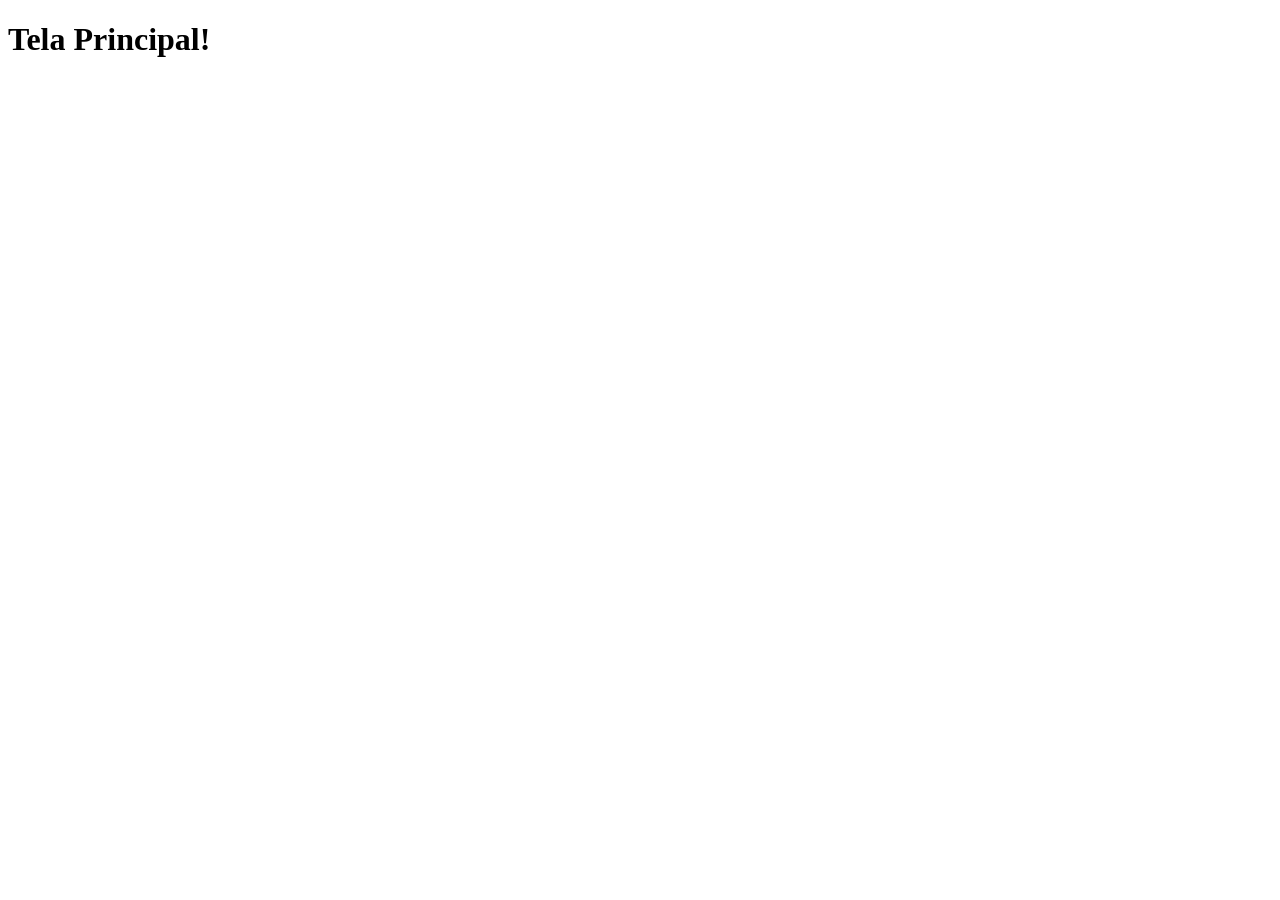
==== frontend/home.html @ 3b2143b8 "feat(auth): adiciona tela de cadastro e login integradas à API" ====
<!DOCTYPE html>
<html lang="en">
<head>
    <meta charset="UTF-8">
    <meta name="viewport" content="width=device-width, initial-scale=1.0">
    <title>Document</title>
</head>
<body>
    <h1>Tela Principal!</h1>
</body>
</html>
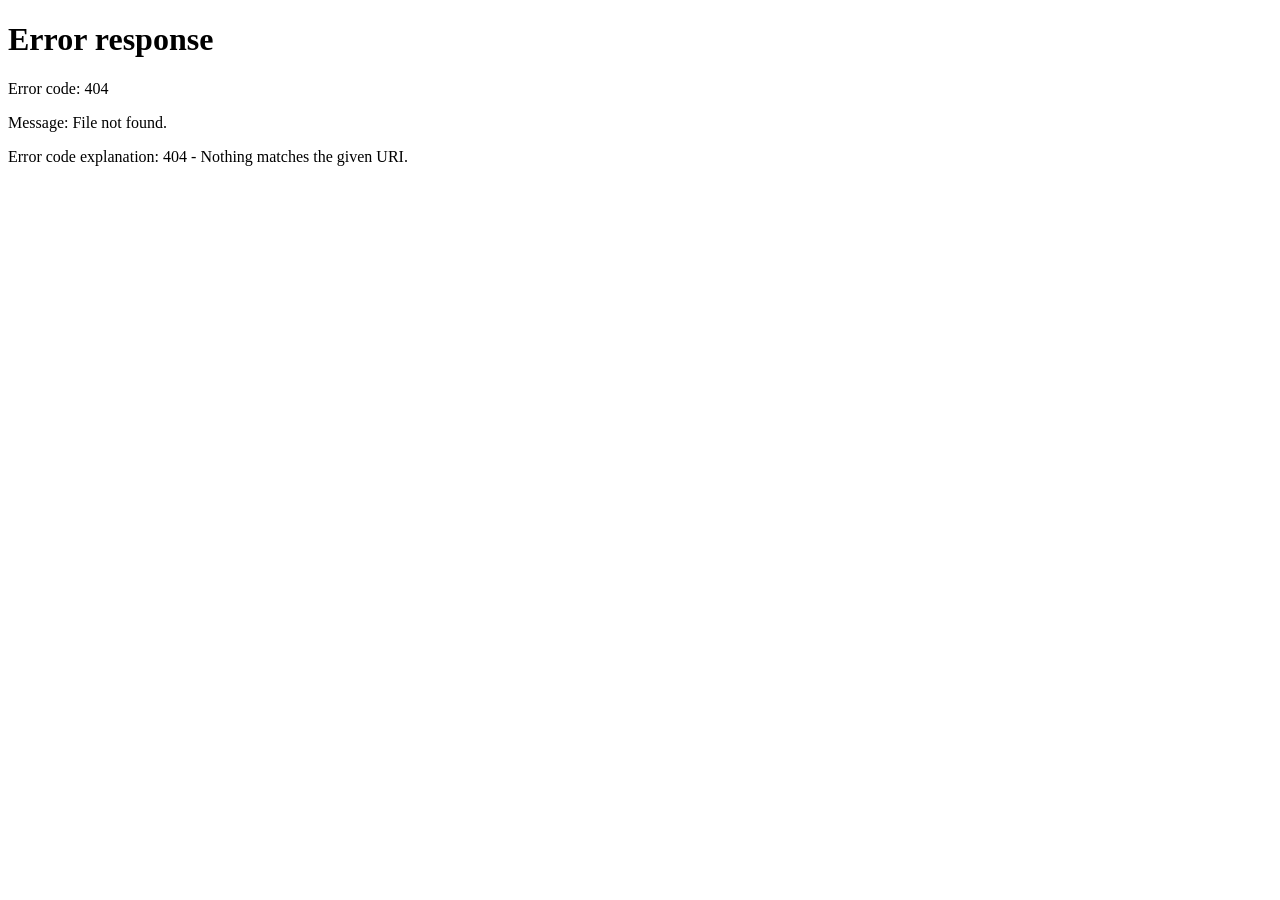
==== commit 95588466: "feat: cria tela principal pos-login" ====
--- a/frontend/home.html
+++ b/frontend/home.html
@@ -1,11 +1,50 @@
 <!DOCTYPE html>
-<html lang="en">
+<html lang="pt-BR">
 <head>
     <meta charset="UTF-8">
     <meta name="viewport" content="width=device-width, initial-scale=1.0">
-    <title>Document</title>
+    <link rel="stylesheet" href="styles.css">
+    <title>Início</title>
 </head>
 <body>
-    <h1>Tela Principal!</h1>
+
+    <div class="container">
+        <main class="home glass">
+
+            <div class="home-topo">
+                <div>
+                    <h1>Ciclo Circadiano</h1>
+                    <p class="home-subtitulo">
+                        Entenda melhor seus hábitos de sono e rotina.
+                    </p>
+                </div>
+
+                <button id="btn-sair" class="btn-sair">
+                    Sair
+                </button>
+            </div>
+
+            <section class="home-conteudo">
+                <h2>Como está o seu ritmo diário?</h2>
+
+                <p>
+                    Responda uma avaliação rápida sobre regularidade do sono,
+                    qualidade do descanso, exposição à luz e uso de estimulantes.
+                </p>
+
+                <p class="home-info">
+                    São 10 perguntas e, ao final, você receberá uma classificação
+                    e orientações baseadas nas suas respostas.
+                </p>
+
+                <button id="btn-avaliacao" class="btn">
+                    Iniciar avaliação
+                </button>
+            </section>
+
+        </main>
+    </div>
+
+    <script src="home.js"></script>
 </body>
 </html>
--- a/frontend/styles.css
+++ b/frontend/styles.css
@@ -0,0 +1,175 @@
+* {
+    margin: 0;
+    padding: 0;
+    box-sizing: border-box;
+}
+
+body{
+    font-family: "Montserrat", sans-serif;
+    color: #E8EAE6;
+    background: #050306;
+}
+
+html, body{
+    height: 100%;
+}
+
+.glass {
+    background: linear-gradient(135deg, rgba(255, 255, 255, 0.059), rgba(255, 255, 255, 0));
+    backdrop-filter: blur(10px);
+    -webkit-backdrop-filter: blur(10px);
+    border-radius: 20px;
+    border:1px solid rgba(255, 255, 255, 0.18);
+    box-shadow: 0 8px 32px 0 rgba(0, 0, 0, 0.37);
+}
+
+.container{
+    display: flex;
+    justify-content: center;
+    align-items: center;
+    width: 100%;
+    min-height: 100vh;
+}
+
+.form {
+    width: 650px;
+    height: 450px;
+    padding: 14px;
+    border-radius: 10px;
+    display: flex;
+    flex-direction: column;
+    justify-content: center;
+    align-items: center;
+    gap: 1rem;
+    border: #E8EAE6 solid 1px;
+}
+
+.inputs{
+    display: flex;
+    flex-direction: column;
+    gap: 25px;
+    margin-bottom: 1rem;
+}
+
+.row{
+    display: flex;
+    flex-direction: column;
+    gap: 6px;
+}
+
+.row input{
+    border-radius: 4px;
+    border: 1px solid black;
+    font-size: 14px;
+    height: 36px;
+    width: 300px;
+    padding: 10px;
+    transition: .3s;
+}
+
+.row input:focus{
+    outline: none;
+    box-shadow: none;
+}
+
+.row label{
+    color: #D9D9D9;
+    font-size: 20px;
+    font-weight: 600;
+}
+
+.row input{
+    border-radius: 4px;
+    border: 1px solid black;
+    font-size: 14px;
+    height: 30px;
+    padding: 10px;
+}
+
+.btn{
+    color: #3751e0;
+    background-color: #D9D9D9;
+    border: 2px solid #bdbbbb;
+    border-radius: 4px;
+    font-size: 20px;
+    font-weight: 600;
+    width: 300px;
+    cursor: pointer;
+    padding: 5px;
+    margin-bottom: 10px;
+}
+
+.log-txt{
+    font-size: 14px;
+    text-align: center;
+}
+
+.log-txt a{
+    color: #3751e0;
+    text-decoration: none;
+}
+
+/* Tela principal pós-login */
+
+.home {
+    width: 750px;
+    min-height: 430px;
+    padding: 40px;
+    display: flex;
+    flex-direction: column;
+    gap: 50px;
+}
+
+.home-topo {
+    display: flex;
+    justify-content: space-between;
+    align-items: flex-start;
+    width: 100%;
+}
+
+.home-topo h1 {
+    font-size: 32px;
+    margin-bottom: 8px;
+}
+
+.home-subtitulo {
+    color: #bdbbbb;
+    font-size: 15px;
+}
+
+.home-conteudo {
+    display: flex;
+    flex-direction: column;
+    align-items: flex-start;
+    gap: 18px;
+    max-width: 580px;
+}
+
+.home-conteudo h2 {
+    font-size: 28px;
+}
+
+.home-conteudo p {
+    color: #D9D9D9;
+    line-height: 1.6;
+}
+
+.home-info {
+    font-size: 14px;
+    color: #bdbbbb !important;
+}
+
+.btn-sair {
+    color: #E8EAE6;
+    background: transparent;
+    border: 1px solid #E8EAE6;
+    border-radius: 4px;
+    padding: 8px 18px;
+    cursor: pointer;
+    font-size: 14px;
+}
+
+.btn-sair:hover {
+    background-color: #E8EAE6;
+    color: #050306;
+}
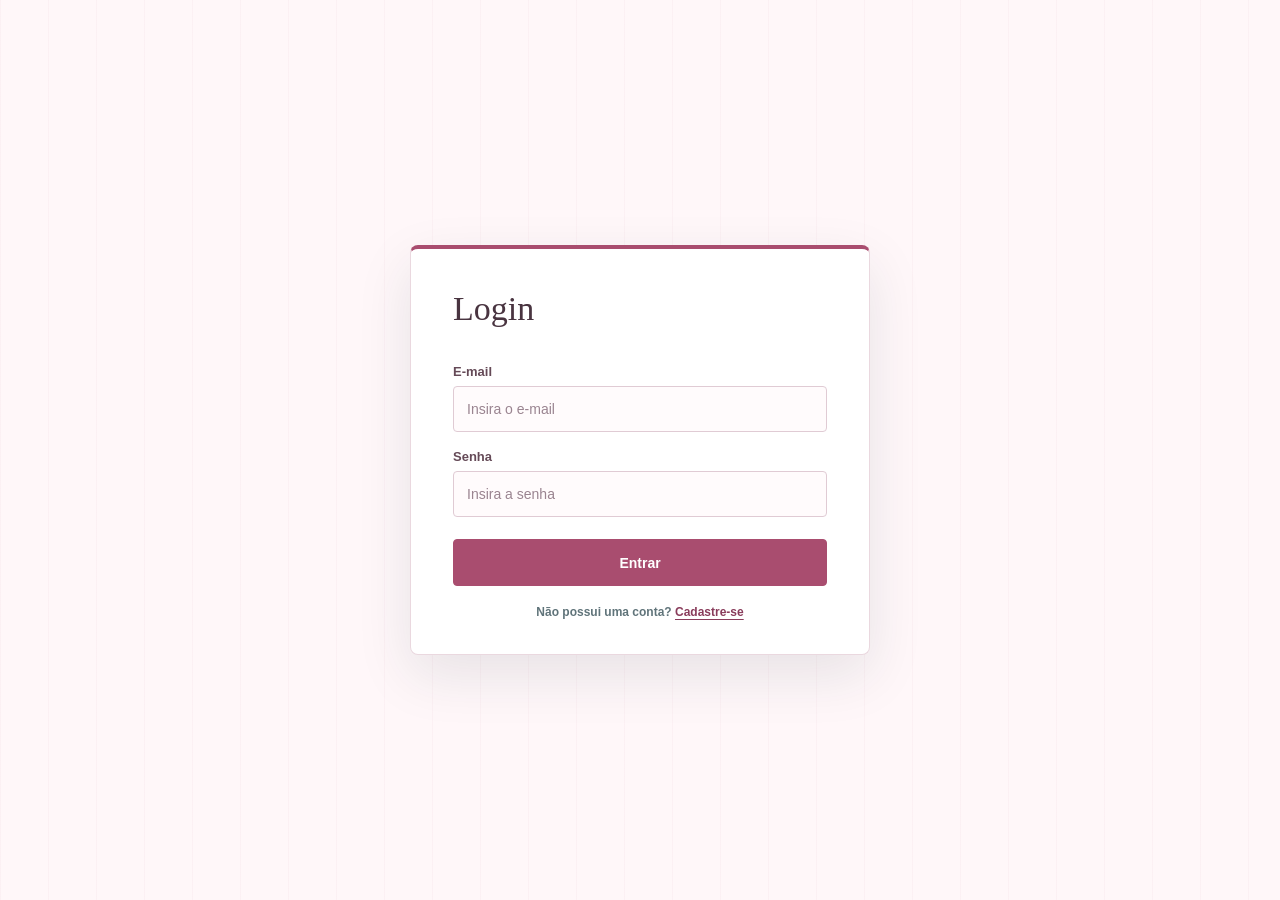
==== commit 6de98088: "feat: restore survey and responsive frontend" ====
--- a/frontend/home.html
+++ b/frontend/home.html
@@ -3,7 +3,7 @@
 <head>
     <meta charset="UTF-8">
     <meta name="viewport" content="width=device-width, initial-scale=1.0">
-    <link rel="stylesheet" href="styles.css">
+    <link rel="stylesheet" href="styles/home.css">
     <title>Início</title>
 </head>
 <body>
@@ -11,36 +11,70 @@
     <div class="container">
         <main class="home glass">
 
-            <div class="home-topo">
-                <div>
-                    <h1>Ciclo Circadiano</h1>
-                    <p class="home-subtitulo">
-                        Entenda melhor seus hábitos de sono e rotina.
-                    </p>
+            <nav class="profile-breadcrumb" aria-label="Navegação estrutural">
+                <a href="home.html">Início</a>
+                <span aria-hidden="true">/</span>
+                <span aria-current="page">Meu Perfil</span>
+            </nav>
+
+            <header class="profile-overview">
+                <div class="profile-identity">
+                    <h1 id="profile-name">Meu Perfil</h1>
+                    <p id="profile-email" class="profile-email"></p>
+                </div>
+                <button id="btn-sair" class="btn-sair" type="button">Sair</button>
+            </header>
+
+            <section class="home-card" aria-label="Avaliação de sono">
+                <div class="home-topo">
+                    <div>
+                        <h1>Ciclo Circadiano</h1>
+                        <p class="home-subtitulo">
+                            Entenda melhor seus hábitos de sono e rotina.
+                        </p>
+                    </div>
                 </div>
 
-                <button id="btn-sair" class="btn-sair">
-                    Sair
-                </button>
-            </div>
+                <div class="home-conteudo">
+                    <h2>Como está o seu ritmo diário?</h2>
 
-            <section class="home-conteudo">
-                <h2>Como está o seu ritmo diário?</h2>
+                    <p>
+                        Responda uma avaliação rápida sobre regularidade do sono,
+                        qualidade do descanso, exposição à luz e uso de estimulantes.
+                    </p>
 
-                <p>
-                    Responda uma avaliação rápida sobre regularidade do sono,
-                    qualidade do descanso, exposição à luz e uso de estimulantes.
-                </p>
+                    <p class="home-info">
+                        São 10 perguntas e, ao final, você receberá uma classificação
+                        e orientações baseadas nas suas respostas.
+                    </p>
 
-                <p class="home-info">
-                    São 10 perguntas e, ao final, você receberá uma classificação
-                    e orientações baseadas nas suas respostas.
-                </p>
+                    <button id="btn-avaliacao" class="btn" type="button">
+                        Iniciar avaliação
+                    </button>
+                </div>
+            </section>
 
-                <button id="btn-avaliacao" class="btn">
-                    Iniciar avaliação
-                </button>
-            </section>
+            <details id="latest-card" class="latest-card">
+                <summary class="latest-heading">
+                    <div>
+                        <p class="latest-eyebrow">ACOMPANHAMENTO</p>
+                        <h2 id="latest-title">Última avaliação</h2>
+                    </div>
+                </summary>
+                <div class="latest-body">
+                    <p id="latest-status" class="latest-status" role="status" aria-live="polite">Abra para consultar sua avaliação.</p>
+                    <div id="latest-content" hidden>
+                        <div class="latest-summary">
+                            <p class="latest-score"><span id="latest-total">0</span><span id="latest-maximum"> / 20</span></p>
+                            <div class="latest-meta">
+                                <span id="latest-classification" class="latest-classification"></span>
+                                <time id="latest-date"></time>
+                            </div>
+                        </div>
+                        <div id="latest-domains" class="latest-domains"></div>
+                    </div>
+                </div>
+            </details>
 
         </main>
     </div>
--- a/frontend/styles/home.css
+++ b/frontend/styles/home.css
@@ -0,0 +1,353 @@
+:root {
+    color-scheme: light;
+    --ink: #493440;
+    --ink-soft: #705965;
+    --muted: #927e88;
+    --rose: #a94d6f;
+    --rose-dark: #893c5b;
+    --rose-pale: #f5e4eb;
+    --paper: #fff7f9;
+    --white: #fff;
+    --line: #ead8df;
+}
+
+* { box-sizing: border-box; }
+
+html, body { min-width: 320px; min-height: 100%; }
+
+body {
+    min-height: 100vh;
+    margin: 0;
+    color: var(--ink);
+    background: linear-gradient(90deg, rgba(169, 77, 111, .035) 1px, transparent 1px) 0 0 / 48px 48px, var(--paper);
+    font-family: "Aptos", "Segoe UI", sans-serif;
+    -webkit-font-smoothing: antialiased;
+}
+
+button { font: inherit; }
+
+.container {
+    display: flex;
+    width: 100%;
+    min-height: 100vh;
+    justify-content: center;
+    padding: 34px clamp(20px, 5vw, 72px);
+}
+
+.home {
+    display: flex;
+    width: min(100%, 1120px);
+    min-height: 0;
+    flex-direction: column;
+    gap: 24px;
+    padding: 0;
+    border: 0;
+    background: transparent;
+    box-shadow: none;
+}
+
+.profile-breadcrumb {
+    display: flex;
+    align-items: center;
+    gap: 8px;
+    color: var(--muted);
+    font-size: 14px;
+}
+
+.profile-breadcrumb a {
+    color: var(--rose-dark);
+    text-decoration: none;
+}
+
+.profile-breadcrumb a:hover { text-decoration: underline; }
+
+.profile-overview {
+    display: flex;
+    min-height: 82px;
+    align-items: center;
+    justify-content: space-between;
+    gap: 20px;
+    padding: 4px 0 24px;
+    border-bottom: 1px solid var(--line);
+}
+
+.profile-overview h1 {
+    min-width: 0;
+    margin: 0;
+    overflow-wrap: anywhere;
+    color: var(--ink);
+    font-family: "Aptos", "Segoe UI", sans-serif;
+    font-size: 20px;
+    font-weight: 700;
+}
+
+.profile-identity { display: flex; min-width: 0; flex-direction: column; gap: 5px; }
+
+.profile-email {
+    margin: 0;
+    color: var(--muted);
+    font-size: 14px;
+    opacity: .72;
+    overflow-wrap: anywhere;
+}
+
+.home-card {
+    display: flex;
+    flex-direction: column;
+    gap: 28px;
+    padding: 30px;
+    border: 1px solid var(--line);
+    border-radius: 8px;
+    background: var(--white);
+    box-shadow: 0 12px 32px rgba(73, 52, 64, .06);
+}
+
+.home-topo {
+    display: flex;
+    width: 100%;
+    align-items: flex-start;
+    justify-content: space-between;
+    gap: 20px;
+    padding-bottom: 21px;
+    border-bottom: 1px solid var(--line);
+}
+
+.home-topo h1 {
+    margin: 0 0 8px;
+    color: var(--ink);
+    font: 400 32px/1.2 Georgia, "Times New Roman", serif;
+}
+
+.home-subtitulo { margin: 0; color: var(--muted); font-size: 14px; line-height: 1.6; }
+
+.home-conteudo {
+    display: flex;
+    width: 100%;
+    flex-direction: column;
+    align-items: flex-start;
+    gap: 15px;
+}
+
+.home-conteudo h2 {
+    margin: 0;
+    color: var(--ink);
+    font: 400 27px/1.3 Georgia, "Times New Roman", serif;
+}
+
+.home-conteudo p { margin: 0; color: var(--ink-soft); font-size: 14px; line-height: 1.65; }
+
+.home-info {
+    padding-left: 12px;
+    border-left: 2px solid #d58da5;
+    color: var(--muted) !important;
+    font-size: 13px !important;
+}
+
+.latest-card {
+    display: flex;
+    flex-direction: column;
+    padding: 0 30px;
+    border: 1px solid var(--line);
+    border-radius: 8px;
+    background: var(--white);
+    box-shadow: 0 12px 32px rgba(73, 52, 64, .06);
+}
+
+.latest-eyebrow {
+    margin: 0 0 7px;
+    color: var(--rose-dark);
+    font-size: 10px;
+    font-weight: 700;
+    letter-spacing: 1px;
+}
+
+.latest-heading {
+    display: flex;
+    min-height: 92px;
+    align-items: center;
+    justify-content: space-between;
+    gap: 18px;
+    cursor: pointer;
+    list-style: none;
+}
+
+.latest-heading::-webkit-details-marker { display: none; }
+
+.latest-heading::after {
+    width: 10px;
+    height: 10px;
+    flex: 0 0 auto;
+    border-right: 2px solid var(--rose);
+    border-bottom: 2px solid var(--rose);
+    content: "";
+    transform: rotate(45deg) translateY(-2px);
+    transition: transform 160ms ease;
+}
+
+.latest-card[open] .latest-heading::after {
+    transform: rotate(225deg) translate(-2px, -1px);
+}
+
+.latest-heading:focus-visible {
+    outline: 3px solid #bd6c88;
+    outline-offset: 3px;
+}
+
+.latest-heading h2 {
+    margin: 0;
+    color: var(--ink);
+    font: 400 23px/1.3 Georgia, "Times New Roman", serif;
+}
+
+.latest-body {
+    display: flex;
+    flex-direction: column;
+    gap: 18px;
+    padding: 0 0 26px;
+}
+
+.latest-status {
+    margin: 0;
+    color: var(--muted);
+    font-size: 14px;
+    line-height: 1.6;
+}
+
+.latest-summary {
+    display: flex;
+    align-items: center;
+    justify-content: space-between;
+    gap: 18px;
+    padding: 17px 18px;
+    border: 1px solid #f0dfe6;
+    border-radius: 6px;
+    background: #fff9fb;
+}
+
+.latest-score {
+    margin: 0;
+    color: var(--ink);
+    font: 400 34px/1 Georgia, "Times New Roman", serif;
+    font-variant-numeric: tabular-nums;
+}
+
+.latest-score span + span {
+    color: var(--muted);
+    font: 14px "Aptos", "Segoe UI", sans-serif;
+}
+
+.latest-meta {
+    display: flex;
+    flex-direction: column;
+    align-items: flex-end;
+    gap: 7px;
+}
+
+.latest-classification {
+    padding: 6px 10px;
+    border-radius: 3px;
+    color: var(--rose-dark);
+    background: var(--rose-pale);
+    font-size: 12px;
+    font-weight: 700;
+}
+
+.latest-classification.is-poor { color: #8e3f5b; background: #f9e7ed; }
+.latest-classification.is-medium { color: #784a5a; background: #f8e7ed; }
+
+.latest-meta time { color: var(--muted); font-size: 12px; text-align: right; }
+
+.latest-domains { display: grid; gap: 13px; }
+
+.latest-domain { display: grid; gap: 7px; }
+
+.latest-domain-labels {
+    display: flex;
+    justify-content: space-between;
+    gap: 12px;
+    color: var(--ink-soft);
+    font-size: 12px;
+}
+
+.latest-domain-labels span:last-child {
+    flex: 0 0 auto;
+    font-variant-numeric: tabular-nums;
+}
+
+.latest-domain-track {
+    height: 6px;
+    overflow: hidden;
+    border-radius: 6px;
+    background: #f1e6eb;
+}
+
+.latest-domain-fill {
+    display: block;
+    height: 100%;
+    border-radius: inherit;
+    background: var(--rose);
+}
+
+#btn-avaliacao,
+.btn-sair {
+    min-height: 47px;
+    padding: 10px 18px;
+    border: 1px solid var(--rose);
+    border-radius: 4px;
+    color: var(--white);
+    background: var(--rose);
+    cursor: pointer;
+    font-size: 14px;
+    font-weight: 700;
+    transition: background-color 150ms ease, transform 150ms ease;
+}
+
+#btn-avaliacao { margin-top: 5px; }
+
+#btn-avaliacao:hover,
+.btn-sair:hover { transform: translateY(-1px); background: var(--rose-dark); }
+
+button:focus-visible {
+    outline: 3px solid #bd6c88;
+    outline-offset: 3px;
+}
+
+@media (max-width: 800px) {
+    .container { padding: 30px 28px; }
+    .home { gap: 20px; }
+    .home-card { padding: 26px; }
+    .latest-card { padding-right: 26px; padding-left: 26px; }
+    .latest-heading { min-height: 84px; }
+}
+
+@media (max-width: 600px) {
+    .container { padding: 24px 16px; }
+    .home { min-height: 0; gap: 18px; padding: 0; }
+    .profile-overview { min-height: 70px; gap: 12px; padding-bottom: 18px; }
+    .profile-overview h1 { font-size: 16px; }
+    .home-card { gap: 22px; padding: 22px 18px; }
+    .latest-card { padding: 0 18px; }
+    .latest-heading { min-height: 80px; }
+    .latest-body { padding-bottom: 22px; }
+    .latest-summary { padding: 14px; }
+    .latest-score { font-size: 30px; }
+    .home-topo { align-items: flex-start; }
+    .home-topo h1 { font-size: 27px; }
+    .home-conteudo h2 { font-size: 23px; }
+}
+
+@media (max-width: 420px) {
+    .home-topo { flex-direction: column; }
+}
+
+@media (max-width: 380px) {
+    .profile-overview { align-items: flex-start; gap: 10px; }
+    .profile-overview h1 { font-size: 15px; }
+    .profile-email { font-size: 12px; }
+    .btn-sair { min-height: 44px; padding: 9px 12px; }
+    .home-card { padding: 18px 16px; }
+    .latest-card { padding-right: 16px; padding-left: 16px; }
+    .latest-summary { align-items: flex-start; flex-direction: column; gap: 12px; }
+    .latest-meta { align-items: flex-start; }
+    .latest-meta time { text-align: left; }
+}
